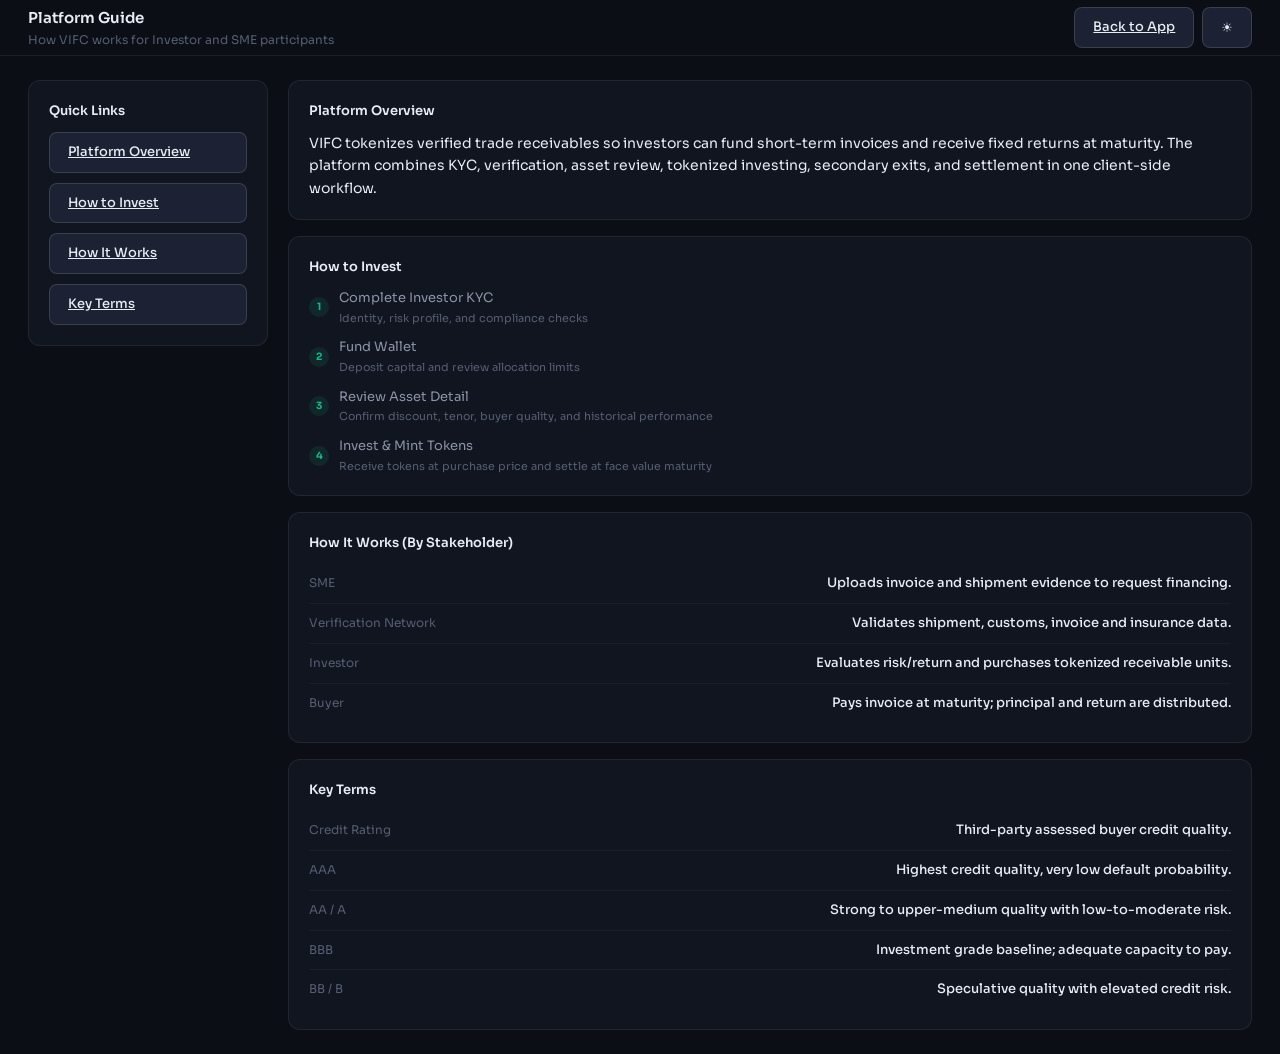
==== guide.html @ 1c8d1adc "Refactor app.js for improved functionality and readability; add guide.html for platform instructions" ====
<!doctype html>
<html lang="en">
  <head>
    <meta charset="UTF-8" />
    <meta name="viewport" content="width=device-width, initial-scale=1.0" />
    <title>VIFC Guide</title>
    <link rel="preconnect" href="https://fonts.googleapis.com" />
    <link href="https://fonts.googleapis.com/css2?family=Sora:wght@300;400;500;600&family=DM+Mono:wght@400;500&display=swap" rel="stylesheet" />
    <link rel="stylesheet" href="styles.css" />
  </head>
  <body>
    <main class="main" style="margin-left: 0; width: 100%">
      <div class="topbar">
        <div>
          <div class="topbar-title">Platform Guide</div>
          <div class="topbar-sub">How VIFC works for Investor and SME participants</div>
        </div>
        <div class="topbar-actions">
          <a class="btn btn-secondary" href="index.html">Back to App</a>
          <button class="btn btn-secondary theme-toggle" data-action="toggle-theme">☀️</button>
        </div>
      </div>
      <div class="content" style="display:grid;grid-template-columns:240px 1fr;gap:20px">
        <aside class="card" style="position:sticky;top:18px;height:fit-content">
          <div class="card-label" style="margin-bottom:10px">Quick Links</div>
          <div class="check-list">
            <a class="btn btn-secondary" href="#platform-overview">Platform Overview</a>
            <a class="btn btn-secondary" href="#how-to-invest">How to Invest</a>
            <a class="btn btn-secondary" href="#stakeholder-flow">How It Works</a>
            <a class="btn btn-secondary" href="#key-terms">Key Terms</a>
          </div>
        </aside>
        <section>
          <article id="platform-overview" class="card mb-16">
            <div class="card-label" style="margin-bottom:10px">Platform Overview</div>
            <p>VIFC tokenizes verified trade receivables so investors can fund short-term invoices and receive fixed returns at maturity. The platform combines KYC, verification, asset review, tokenized investing, secondary exits, and settlement in one client-side workflow.</p>
          </article>
          <article id="how-to-invest" class="card mb-16">
            <div class="card-label" style="margin-bottom:10px">How to Invest</div>
            <div class="check-list">
              <div class="check-item"><div class="check-icon check-pass">1</div><div><div class="check-text">Complete Investor KYC</div><div class="check-sub">Identity, risk profile, and compliance checks</div></div></div>
              <div class="check-item"><div class="check-icon check-pass">2</div><div><div class="check-text">Fund Wallet</div><div class="check-sub">Deposit capital and review allocation limits</div></div></div>
              <div class="check-item"><div class="check-icon check-pass">3</div><div><div class="check-text">Review Asset Detail</div><div class="check-sub">Confirm discount, tenor, buyer quality, and historical performance</div></div></div>
              <div class="check-item"><div class="check-icon check-pass">4</div><div><div class="check-text">Invest & Mint Tokens</div><div class="check-sub">Receive tokens at purchase price and settle at face value maturity</div></div></div>
            </div>
          </article>
          <article id="stakeholder-flow" class="card mb-16">
            <div class="card-label" style="margin-bottom:10px">How It Works (By Stakeholder)</div>
            <div class="stat-row"><span class="stat-key">SME</span><span class="stat-val">Uploads invoice and shipment evidence to request financing.</span></div>
            <div class="stat-row"><span class="stat-key">Verification Network</span><span class="stat-val">Validates shipment, customs, invoice and insurance data.</span></div>
            <div class="stat-row"><span class="stat-key">Investor</span><span class="stat-val">Evaluates risk/return and purchases tokenized receivable units.</span></div>
            <div class="stat-row"><span class="stat-key">Buyer</span><span class="stat-val">Pays invoice at maturity; principal and return are distributed.</span></div>
          </article>
          <article id="key-terms" class="card">
            <div class="card-label" style="margin-bottom:10px">Key Terms</div>
            <div class="stat-row"><span class="stat-key">Credit Rating</span><span class="stat-val">Third-party assessed buyer credit quality.</span></div>
            <div class="stat-row"><span class="stat-key">AAA</span><span class="stat-val">Highest credit quality, very low default probability.</span></div>
            <div class="stat-row"><span class="stat-key">AA / A</span><span class="stat-val">Strong to upper-medium quality with low-to-moderate risk.</span></div>
            <div class="stat-row"><span class="stat-key">BBB</span><span class="stat-val">Investment grade baseline; adequate capacity to pay.</span></div>
            <div class="stat-row"><span class="stat-key">BB / B</span><span class="stat-val">Speculative quality with elevated credit risk.</span></div>
          </article>
        </section>
      </div>
    </main>
    <script src="app.js"></script>
  </body>
</html>
---- styles.css ----
@import url("assets/css/base.css");
@import url("assets/css/layout.css");
@import url("assets/css/components.css");
@import url("assets/css/screens.css");
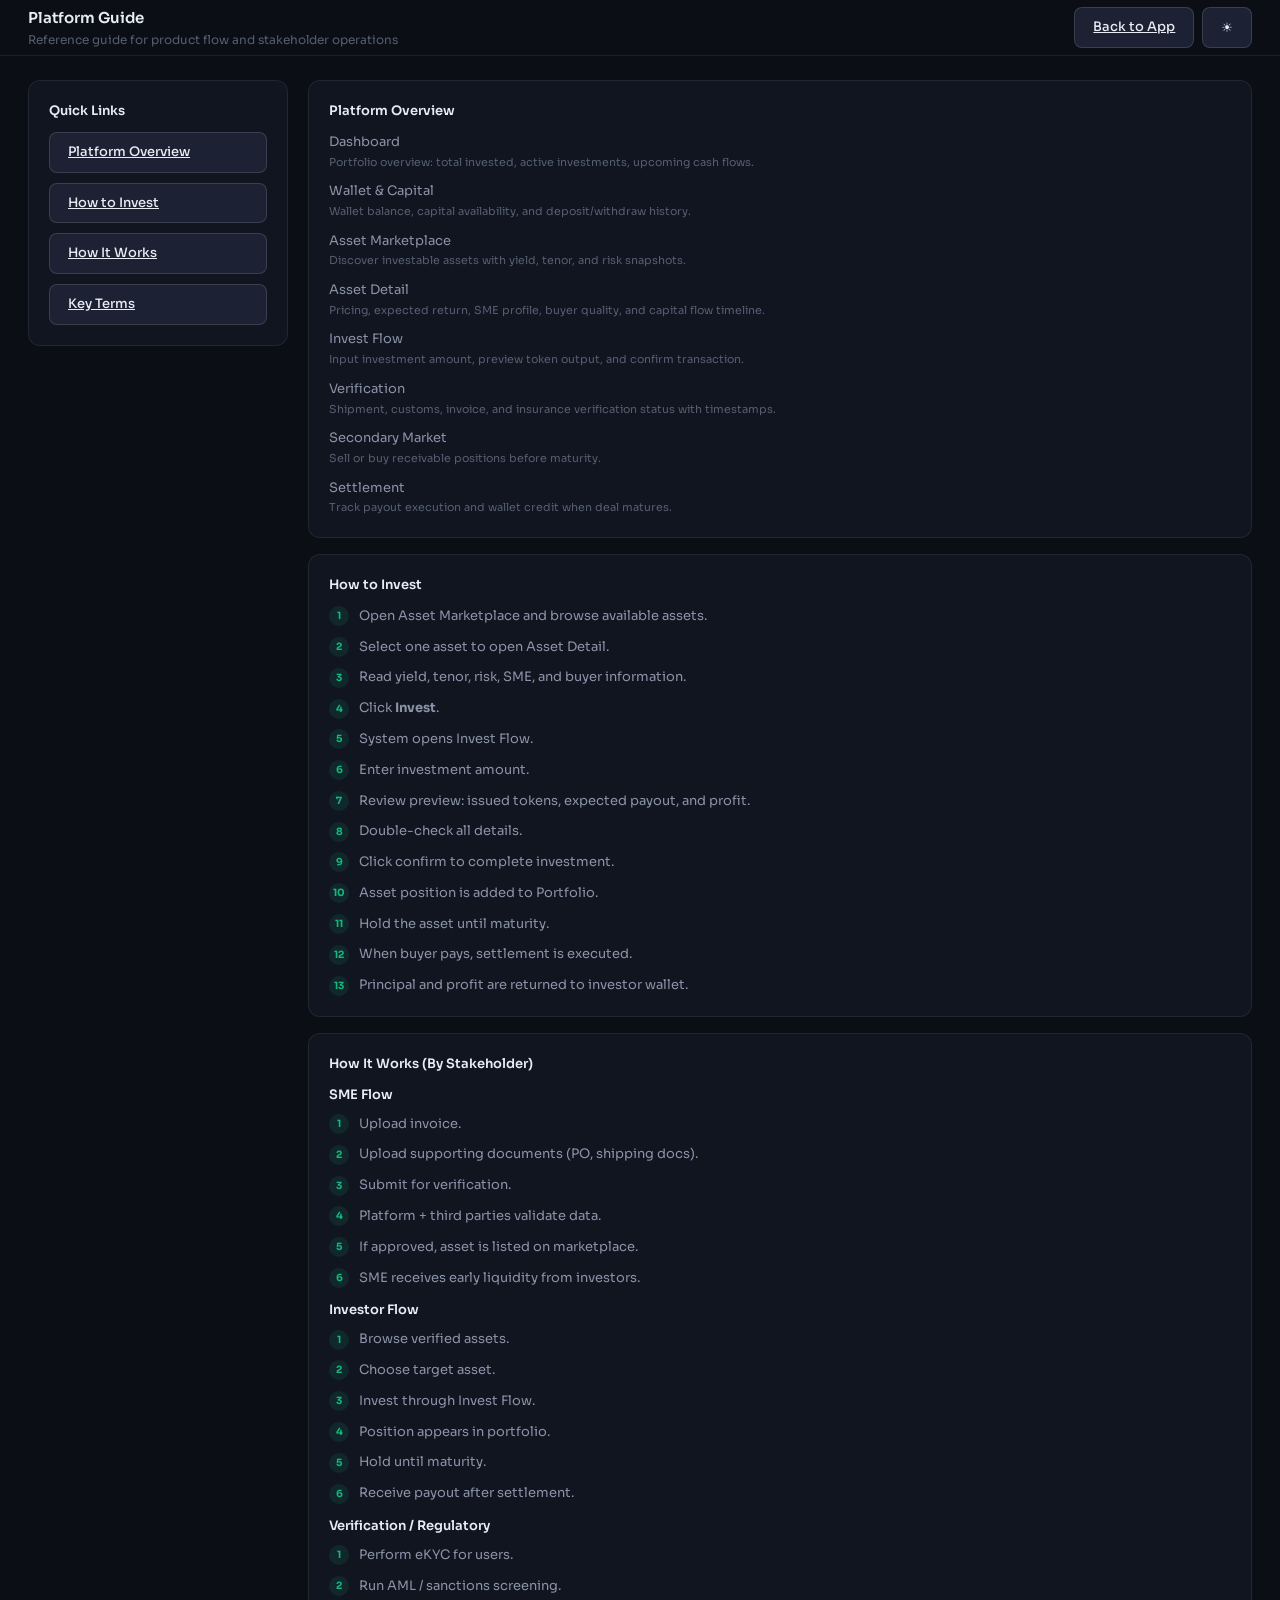
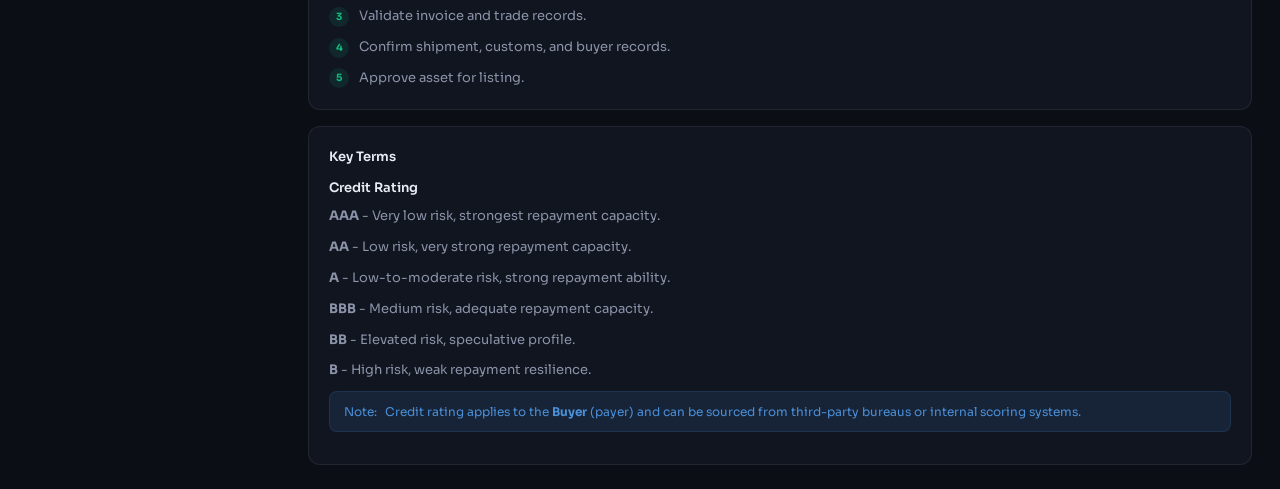
==== commit e5424760: "update" ====
--- a/guide.html
+++ b/guide.html
@@ -11,16 +11,13 @@
   <body>
     <main class="main" style="margin-left: 0; width: 100%">
       <div class="topbar">
-        <div>
-          <div class="topbar-title">Platform Guide</div>
-          <div class="topbar-sub">How VIFC works for Investor and SME participants</div>
-        </div>
+        <div><div class="topbar-title">Platform Guide</div><div class="topbar-sub">Reference guide for product flow and stakeholder operations</div></div>
         <div class="topbar-actions">
           <a class="btn btn-secondary" href="index.html">Back to App</a>
           <button class="btn btn-secondary theme-toggle" data-action="toggle-theme">☀️</button>
         </div>
       </div>
-      <div class="content" style="display:grid;grid-template-columns:240px 1fr;gap:20px">
+      <div class="content" style="display:grid;grid-template-columns:260px 1fr;gap:20px;align-items:start;">
         <aside class="card" style="position:sticky;top:18px;height:fit-content">
           <div class="card-label" style="margin-bottom:10px">Quick Links</div>
           <div class="check-list">
@@ -33,31 +30,81 @@
         <section>
           <article id="platform-overview" class="card mb-16">
             <div class="card-label" style="margin-bottom:10px">Platform Overview</div>
-            <p>VIFC tokenizes verified trade receivables so investors can fund short-term invoices and receive fixed returns at maturity. The platform combines KYC, verification, asset review, tokenized investing, secondary exits, and settlement in one client-side workflow.</p>
+            <div class="check-list">
+              <div class="check-item"><div><div class="check-text">Dashboard</div><div class="check-sub">Portfolio overview: total invested, active investments, upcoming cash flows.</div></div></div>
+              <div class="check-item"><div><div class="check-text">Wallet & Capital</div><div class="check-sub">Wallet balance, capital availability, and deposit/withdraw history.</div></div></div>
+              <div class="check-item"><div><div class="check-text">Asset Marketplace</div><div class="check-sub">Discover investable assets with yield, tenor, and risk snapshots.</div></div></div>
+              <div class="check-item"><div><div class="check-text">Asset Detail</div><div class="check-sub">Pricing, expected return, SME profile, buyer quality, and capital flow timeline.</div></div></div>
+              <div class="check-item"><div><div class="check-text">Invest Flow</div><div class="check-sub">Input investment amount, preview token output, and confirm transaction.</div></div></div>
+              <div class="check-item"><div><div class="check-text">Verification</div><div class="check-sub">Shipment, customs, invoice, and insurance verification status with timestamps.</div></div></div>
+              <div class="check-item"><div><div class="check-text">Secondary Market</div><div class="check-sub">Sell or buy receivable positions before maturity.</div></div></div>
+              <div class="check-item"><div><div class="check-text">Settlement</div><div class="check-sub">Track payout execution and wallet credit when deal matures.</div></div></div>
+            </div>
           </article>
+
           <article id="how-to-invest" class="card mb-16">
             <div class="card-label" style="margin-bottom:10px">How to Invest</div>
             <div class="check-list">
-              <div class="check-item"><div class="check-icon check-pass">1</div><div><div class="check-text">Complete Investor KYC</div><div class="check-sub">Identity, risk profile, and compliance checks</div></div></div>
-              <div class="check-item"><div class="check-icon check-pass">2</div><div><div class="check-text">Fund Wallet</div><div class="check-sub">Deposit capital and review allocation limits</div></div></div>
-              <div class="check-item"><div class="check-icon check-pass">3</div><div><div class="check-text">Review Asset Detail</div><div class="check-sub">Confirm discount, tenor, buyer quality, and historical performance</div></div></div>
-              <div class="check-item"><div class="check-icon check-pass">4</div><div><div class="check-text">Invest & Mint Tokens</div><div class="check-sub">Receive tokens at purchase price and settle at face value maturity</div></div></div>
+              <div class="check-item"><div class="check-icon check-pass">1</div><div class="check-text">Open Asset Marketplace and browse available assets.</div></div>
+              <div class="check-item"><div class="check-icon check-pass">2</div><div class="check-text">Select one asset to open Asset Detail.</div></div>
+              <div class="check-item"><div class="check-icon check-pass">3</div><div class="check-text">Read yield, tenor, risk, SME, and buyer information.</div></div>
+              <div class="check-item"><div class="check-icon check-pass">4</div><div class="check-text">Click <strong>Invest</strong>.</div></div>
+              <div class="check-item"><div class="check-icon check-pass">5</div><div class="check-text">System opens Invest Flow.</div></div>
+              <div class="check-item"><div class="check-icon check-pass">6</div><div class="check-text">Enter investment amount.</div></div>
+              <div class="check-item"><div class="check-icon check-pass">7</div><div class="check-text">Review preview: issued tokens, expected payout, and profit.</div></div>
+              <div class="check-item"><div class="check-icon check-pass">8</div><div class="check-text">Double-check all details.</div></div>
+              <div class="check-item"><div class="check-icon check-pass">9</div><div class="check-text">Click confirm to complete investment.</div></div>
+              <div class="check-item"><div class="check-icon check-pass">10</div><div class="check-text">Asset position is added to Portfolio.</div></div>
+              <div class="check-item"><div class="check-icon check-pass">11</div><div class="check-text">Hold the asset until maturity.</div></div>
+              <div class="check-item"><div class="check-icon check-pass">12</div><div class="check-text">When buyer pays, settlement is executed.</div></div>
+              <div class="check-item"><div class="check-icon check-pass">13</div><div class="check-text">Principal and profit are returned to investor wallet.</div></div>
             </div>
           </article>
+
           <article id="stakeholder-flow" class="card mb-16">
             <div class="card-label" style="margin-bottom:10px">How It Works (By Stakeholder)</div>
-            <div class="stat-row"><span class="stat-key">SME</span><span class="stat-val">Uploads invoice and shipment evidence to request financing.</span></div>
-            <div class="stat-row"><span class="stat-key">Verification Network</span><span class="stat-val">Validates shipment, customs, invoice and insurance data.</span></div>
-            <div class="stat-row"><span class="stat-key">Investor</span><span class="stat-val">Evaluates risk/return and purchases tokenized receivable units.</span></div>
-            <div class="stat-row"><span class="stat-key">Buyer</span><span class="stat-val">Pays invoice at maturity; principal and return are distributed.</span></div>
+            <div class="card-label" style="margin-bottom:8px">SME Flow</div>
+            <div class="check-list" style="margin-bottom:12px;">
+              <div class="check-item"><div class="check-icon check-pass">1</div><div class="check-text">Upload invoice.</div></div>
+              <div class="check-item"><div class="check-icon check-pass">2</div><div class="check-text">Upload supporting documents (PO, shipping docs).</div></div>
+              <div class="check-item"><div class="check-icon check-pass">3</div><div class="check-text">Submit for verification.</div></div>
+              <div class="check-item"><div class="check-icon check-pass">4</div><div class="check-text">Platform + third parties validate data.</div></div>
+              <div class="check-item"><div class="check-icon check-pass">5</div><div class="check-text">If approved, asset is listed on marketplace.</div></div>
+              <div class="check-item"><div class="check-icon check-pass">6</div><div class="check-text">SME receives early liquidity from investors.</div></div>
+            </div>
+
+            <div class="card-label" style="margin-bottom:8px">Investor Flow</div>
+            <div class="check-list" style="margin-bottom:12px;">
+              <div class="check-item"><div class="check-icon check-pass">1</div><div class="check-text">Browse verified assets.</div></div>
+              <div class="check-item"><div class="check-icon check-pass">2</div><div class="check-text">Choose target asset.</div></div>
+              <div class="check-item"><div class="check-icon check-pass">3</div><div class="check-text">Invest through Invest Flow.</div></div>
+              <div class="check-item"><div class="check-icon check-pass">4</div><div class="check-text">Position appears in portfolio.</div></div>
+              <div class="check-item"><div class="check-icon check-pass">5</div><div class="check-text">Hold until maturity.</div></div>
+              <div class="check-item"><div class="check-icon check-pass">6</div><div class="check-text">Receive payout after settlement.</div></div>
+            </div>
+
+            <div class="card-label" style="margin-bottom:8px">Verification / Regulatory</div>
+            <div class="check-list">
+              <div class="check-item"><div class="check-icon check-pass">1</div><div class="check-text">Perform eKYC for users.</div></div>
+              <div class="check-item"><div class="check-icon check-pass">2</div><div class="check-text">Run AML / sanctions screening.</div></div>
+              <div class="check-item"><div class="check-icon check-pass">3</div><div class="check-text">Validate invoice and trade records.</div></div>
+              <div class="check-item"><div class="check-icon check-pass">4</div><div class="check-text">Confirm shipment, customs, and buyer records.</div></div>
+              <div class="check-item"><div class="check-icon check-pass">5</div><div class="check-text">Approve asset for listing.</div></div>
+            </div>
           </article>
+
           <article id="key-terms" class="card">
             <div class="card-label" style="margin-bottom:10px">Key Terms</div>
-            <div class="stat-row"><span class="stat-key">Credit Rating</span><span class="stat-val">Third-party assessed buyer credit quality.</span></div>
-            <div class="stat-row"><span class="stat-key">AAA</span><span class="stat-val">Highest credit quality, very low default probability.</span></div>
-            <div class="stat-row"><span class="stat-key">AA / A</span><span class="stat-val">Strong to upper-medium quality with low-to-moderate risk.</span></div>
-            <div class="stat-row"><span class="stat-key">BBB</span><span class="stat-val">Investment grade baseline; adequate capacity to pay.</span></div>
-            <div class="stat-row"><span class="stat-key">BB / B</span><span class="stat-val">Speculative quality with elevated credit risk.</span></div>
+            <div class="card-label" style="margin-bottom:8px">Credit Rating</div>
+            <div class="check-list">
+              <div class="check-item"><div class="check-text"><strong>AAA</strong> - Very low risk, strongest repayment capacity.</div></div>
+              <div class="check-item"><div class="check-text"><strong>AA</strong> - Low risk, very strong repayment capacity.</div></div>
+              <div class="check-item"><div class="check-text"><strong>A</strong> - Low-to-moderate risk, strong repayment ability.</div></div>
+              <div class="check-item"><div class="check-text"><strong>BBB</strong> - Medium risk, adequate repayment capacity.</div></div>
+              <div class="check-item"><div class="check-text"><strong>BB</strong> - Elevated risk, speculative profile.</div></div>
+              <div class="check-item"><div class="check-text"><strong>B</strong> - High risk, weak repayment resilience.</div></div>
+            </div>
+            <div class="alert alert-info" style="margin-top:10px;"><span>Note:</span><span>Credit rating applies to the <strong>Buyer</strong> (payer) and can be sourced from third-party bureaus or internal scoring systems.</span></div>
           </article>
         </section>
       </div>
